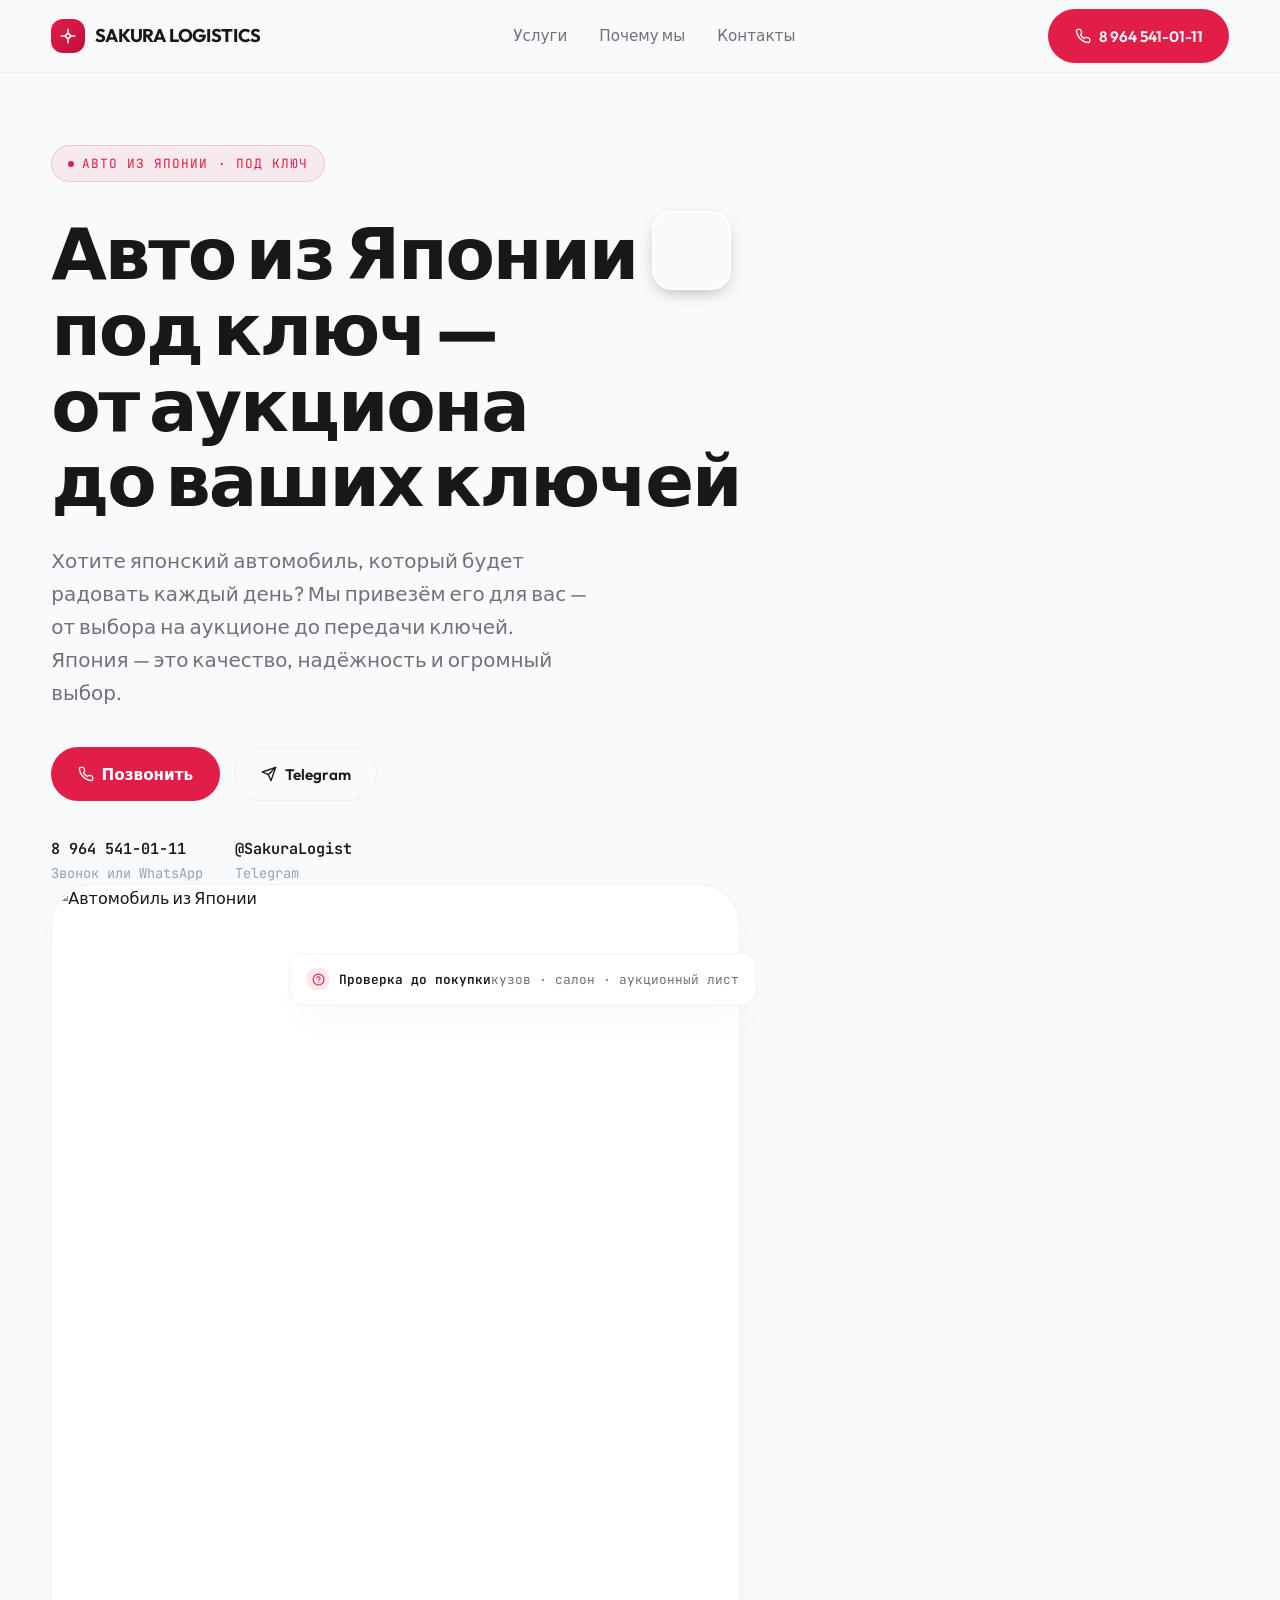
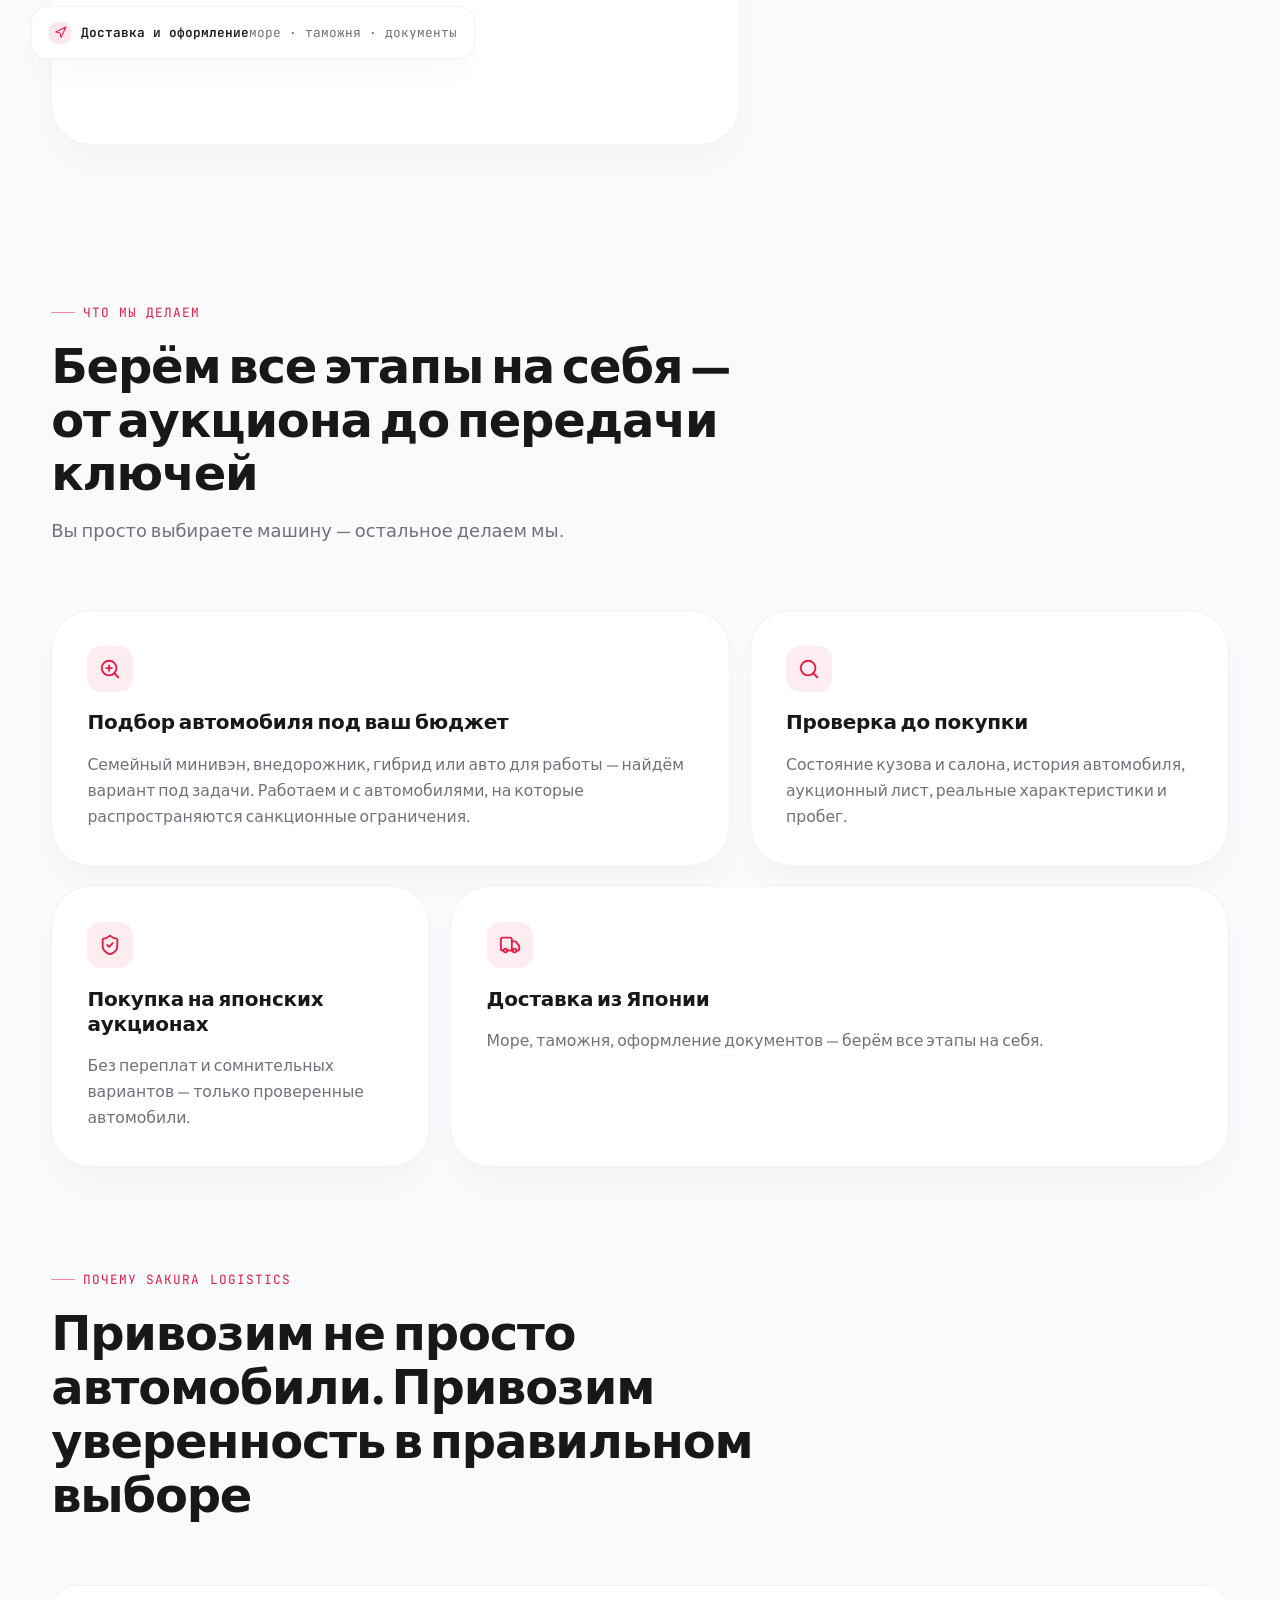
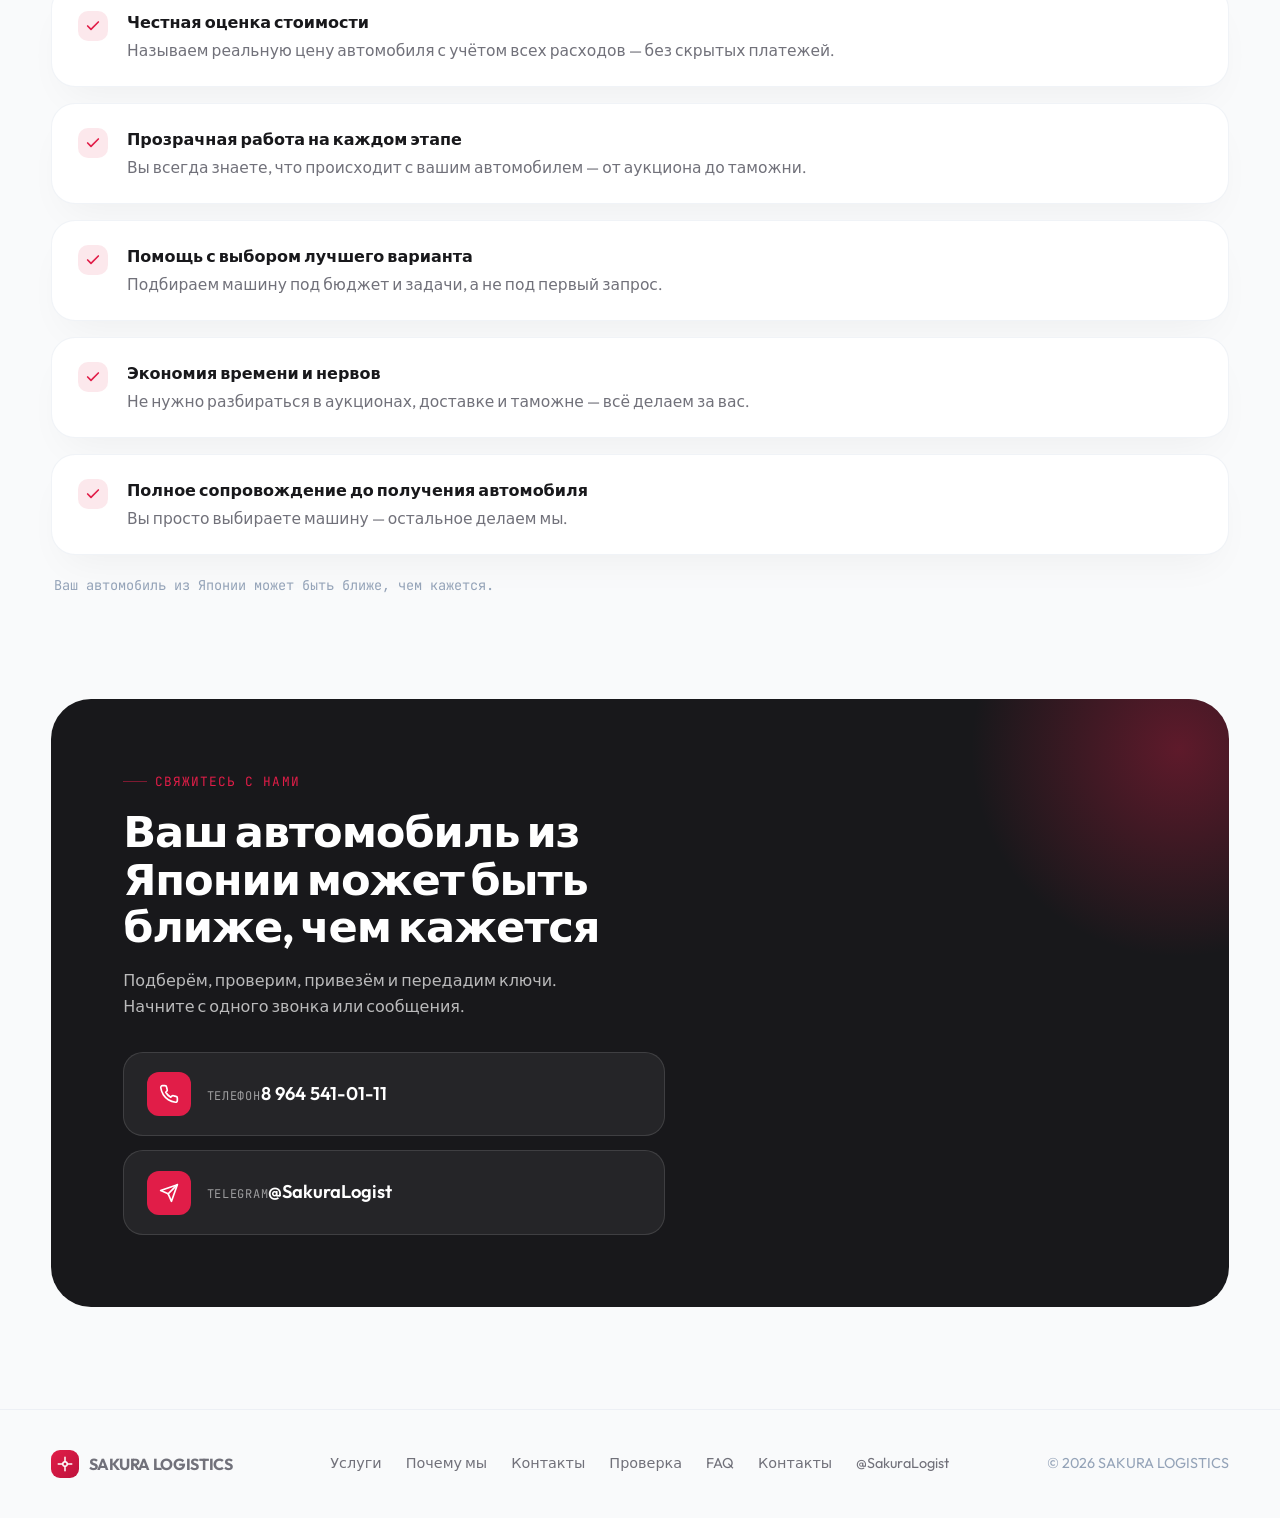
==== site/index.html @ ce295135 "Превью SAKURA LOGISTICS: три версии лендинга (cinema / next / site)" ====
<!DOCTYPE html>
<html lang="ru">
<head><meta name="robots" content="noindex, nofollow"/>
<meta charset="UTF-8">
<meta name="viewport" content="width=device-width, initial-scale=1.0">
<title>SAKURA LOGISTICS — Авто из Японии под ключ</title>
<meta name="description" content="Японский автомобиль под ключ: подбор на аукционе, проверка, доставка, полное сопровождение. SAKURA LOGISTICS — привозим уверенность в правильном выборе.">
<link rel="preconnect" href="https://fonts.googleapis.com">
<link rel="preconnect" href="https://fonts.gstatic.com" crossorigin>
<link href="https://fonts.googleapis.com/css2?family=Outfit:wght@400;500;600;700;800&family=JetBrains+Mono:wght@400;500;600&display=swap" rel="stylesheet">
<link rel="stylesheet" href="assets/style.css">
</head>
<body>

<header>
  <div class="container nav">
    <a class="brand" href="#">
      <span class="brand-mark">
        <svg viewBox="0 0 24 24" fill="none" stroke="currentColor" stroke-width="2" stroke-linecap="round" stroke-linejoin="round"><circle cx="12" cy="12" r="3"/><path d="M12 9V3M12 21v-6M9 12H3M21 12h-6"/></svg>
      </span>
      <span>SAKURA&nbsp;LOGISTICS</span>
    </a>
    <nav class="nav-links" id="menu">
      <a href="#services">Услуги</a>
      <a href="#why">Почему мы</a>
      <a href="#contact">Контакты</a>
    </nav>
    <div class="nav-cta">
      <a class="btn btn-primary" href="tel:+79645410111">
        <svg class="ic" viewBox="0 0 24 24" fill="none" stroke="currentColor" stroke-width="2" stroke-linecap="round" stroke-linejoin="round"><path d="M22 16.92v3a2 2 0 0 1-2.18 2 19.79 19.79 0 0 1-8.63-3.07 19.5 19.5 0 0 1-6-6 19.79 19.79 0 0 1-3.07-8.67A2 2 0 0 1 4.11 2h3a2 2 0 0 1 2 1.72c.13.96.36 1.9.7 2.81a2 2 0 0 1-.45 2.11L8.09 9.91a16 16 0 0 0 6 6l1.27-1.27a2 2 0 0 1 2.11-.45c.91.34 1.85.57 2.81.7A2 2 0 0 1 22 16.92z"/></svg>
        <span class="phone-label">8 964 541-01-11</span>
      </a>
      <button class="burger" id="burger" aria-label="Меню" aria-expanded="false">
        <span></span><span></span><span></span>
      </button>
    </div>
  </div>
</header>

<section class="hero">
  <div class="container hero-inner">
    <div class="hero-copy">
      <span class="eyebrow reveal"><span class="dot"></span> Авто из Японии · под ключ</span>
      <h1 class="reveal d1">Авто из&nbsp;Японии <span class="inline-img" style="background-image:url('https://picsum.photos/seed/sakura-bloom/120/120')"></span> под&nbsp;ключ — от&nbsp;аукциона до&nbsp;ваших&nbsp;ключей</h1>
      <p class="hero-sub reveal d2">Хотите японский автомобиль, который будет радовать каждый день? Мы привезём его для вас — от выбора на аукционе до передачи ключей. Япония — это качество, надёжность и огромный выбор.</p>
      <div class="hero-ctas reveal d3">
        <a class="btn btn-primary" href="tel:+79645410111">
          <svg class="ic" viewBox="0 0 24 24" fill="none" stroke="currentColor" stroke-width="2" stroke-linecap="round" stroke-linejoin="round"><path d="M22 16.92v3a2 2 0 0 1-2.18 2 19.79 19.79 0 0 1-8.63-3.07 19.5 19.5 0 0 1-6-6 19.79 19.79 0 0 1-3.07-8.67A2 2 0 0 1 4.11 2h3a2 2 0 0 1 2 1.72c.13.96.36 1.9.7 2.81a2 2 0 0 1-.45 2.11L8.09 9.91a16 16 0 0 0 6 6l1.27-1.27a2 2 0 0 1 2.11-.45c.91.34 1.85.57 2.81.7A2 2 0 0 1 22 16.92z"/></svg>
          Позвонить
        </a>
        <a class="btn btn-ghost" href="https://t.me/SakuraLogist" target="_blank" rel="noopener">
          <svg class="ic" viewBox="0 0 24 24" fill="none" stroke="currentColor" stroke-width="2" stroke-linecap="round" stroke-linejoin="round"><path d="m22 2-7 20-4-9-9-4Z"/><path d="M22 2 11 13"/></svg>
          Telegram
        </a>
      </div>
      <div class="hero-meta reveal d4">
        <div><b>8 964 541-01-11</b>Звонок или WhatsApp</div>
        <div><b>@SakuraLogist</b>Telegram</div>
      </div>
    </div>
    <div class="hero-visual reveal d2">
      <div class="hero-card">
        <img src="https://picsum.photos/seed/japan-car-import/900/1100" alt="Автомобиль из Японии">
      </div>
      <div class="hero-chip chip-a">
        <span class="ch-ic"><svg viewBox="0 0 24 24" fill="none" stroke="currentColor" stroke-width="2" stroke-linecap="round" stroke-linejoin="round"><circle cx="12" cy="12" r="10"/><path d="M9.09 9a3 3 0 0 1 5.83 1c0 2-3 3-3 3"/><path d="M12 17h.01"/></svg></span>
        <div><b>Проверка до покупки</b>кузов · салон · аукционный лист</div>
      </div>
      <div class="hero-chip chip-b">
        <span class="ch-ic"><svg viewBox="0 0 24 24" fill="none" stroke="currentColor" stroke-width="2" stroke-linecap="round" stroke-linejoin="round"><path d="M3 11l19-9-9 19-2-8-8-2z"/></svg></span>
        <div><b>Доставка и оформление</b>море · таможня · документы</div>
      </div>
    </div>
  </div>
</section>

<section class="sec" id="services">
  <div class="container">
    <div class="sec-head reveal">
      <div class="tag">Что мы делаем</div>
      <h2>Берём все этапы на себя — от аукциона до передачи ключей</h2>
      <p>Вы просто выбираете машину — остальное делаем мы.</p>
    </div>
    <div class="bento">
      <article class="tile wide reveal d1">
        <span class="ic"><svg viewBox="0 0 24 24" fill="none" stroke="currentColor" stroke-width="2" stroke-linecap="round" stroke-linejoin="round"><circle cx="11" cy="11" r="8"/><path d="m21 21-4.35-4.35"/><path d="M8 11h6M11 8v6"/></svg></span>
        <h3>Подбор автомобиля под ваш бюджет</h3>
        <p>Семейный минивэн, внедорожник, гибрид или авто для работы — найдём вариант под задачи. Работаем и с автомобилями, на которые распространяются санкционные ограничения.</p>
      </article>
      <article class="tile narrow reveal d2">
        <span class="ic"><svg viewBox="0 0 24 24" fill="none" stroke="currentColor" stroke-width="2" stroke-linecap="round" stroke-linejoin="round"><circle cx="11" cy="11" r="8"/><path d="m21 21-4.35-4.35"/></svg></span>
        <h3>Проверка до покупки</h3>
        <p>Состояние кузова и салона, история автомобиля, аукционный лист, реальные характеристики и пробег.</p>
      </article>
      <article class="tile narrow-r reveal d3">
        <span class="ic"><svg viewBox="0 0 24 24" fill="none" stroke="currentColor" stroke-width="2" stroke-linecap="round" stroke-linejoin="round"><path d="M20 13c0 5-3.5 7.5-7.66 8.95a1 1 0 0 1-.67-.01C7.5 20.5 4 18 4 13V6a1 1 0 0 1 1-1c2 0 4.5-1.2 6.24-2.72a1.17 1.17 0 0 1 1.52 0C14.51 3.81 17 5 19 5a1 1 0 0 1 1 1z"/><path d="m9 12 2 2 4-4"/></svg></span>
        <h3>Покупка на японских аукционах</h3>
        <p>Без переплат и сомнительных вариантов — только проверенные автомобили.</p>
      </article>
      <article class="tile wide-l reveal d4">
        <span class="ic"><svg viewBox="0 0 24 24" fill="none" stroke="currentColor" stroke-width="2" stroke-linecap="round" stroke-linejoin="round"><path d="M14 18V6a2 2 0 0 0-2-2H4a2 2 0 0 0-2 2v11a1 1 0 0 0 1 1h2"/><path d="M15 18H9"/><path d="M19 18h2a1 1 0 0 0 1-1v-3.65a1 1 0 0 0-.22-.62l-3.48-4.35a1 1 0 0 0-.78-.38H14"/><circle cx="17" cy="18" r="2"/><circle cx="7" cy="18" r="2"/></svg></span>
        <h3>Доставка из Японии</h3>
        <p>Море, таможня, оформление документов — берём все этапы на себя.</p>
      </article>
    </div>
  </div>
</section>

<section class="sec" id="why" style="padding-top:0">
  <div class="container">
    <div class="sec-head reveal">
      <div class="tag">Почему SAKURA LOGISTICS</div>
      <h2>Привозим не просто автомобили. Привозим уверенность в правильном выборе</h2>
    </div>
    <ul class="why">
      <li class="reveal d1">
        <span class="chk"><svg viewBox="0 0 24 24" fill="none" stroke="currentColor" stroke-width="2.5" stroke-linecap="round" stroke-linejoin="round"><path d="M20 6 9 17l-5-5"/></svg></span>
        <div><b>Честная оценка стоимости</b><p>Называем реальную цену автомобиля с учётом всех расходов — без скрытых платежей.</p></div>
      </li>
      <li class="reveal d2">
        <span class="chk"><svg viewBox="0 0 24 24" fill="none" stroke="currentColor" stroke-width="2.5" stroke-linecap="round" stroke-linejoin="round"><path d="M20 6 9 17l-5-5"/></svg></span>
        <div><b>Прозрачная работа на каждом этапе</b><p>Вы всегда знаете, что происходит с вашим автомобилем — от аукциона до таможни.</p></div>
      </li>
      <li class="reveal d3">
        <span class="chk"><svg viewBox="0 0 24 24" fill="none" stroke="currentColor" stroke-width="2.5" stroke-linecap="round" stroke-linejoin="round"><path d="M20 6 9 17l-5-5"/></svg></span>
        <div><b>Помощь с выбором лучшего варианта</b><p>Подбираем машину под бюджет и задачи, а не под первый запрос.</p></div>
      </li>
      <li class="reveal d4">
        <span class="chk"><svg viewBox="0 0 24 24" fill="none" stroke="currentColor" stroke-width="2.5" stroke-linecap="round" stroke-linejoin="round"><path d="M20 6 9 17l-5-5"/></svg></span>
        <div><b>Экономия времени и нервов</b><p>Не нужно разбираться в аукционах, доставке и таможне — всё делаем за вас.</p></div>
      </li>
      <li class="reveal d4">
        <span class="chk"><svg viewBox="0 0 24 24" fill="none" stroke="currentColor" stroke-width="2.5" stroke-linecap="round" stroke-linejoin="round"><path d="M20 6 9 17l-5-5"/></svg></span>
        <div><b>Полное сопровождение до получения автомобиля</b><p>Вы просто выбираете машину — остальное делаем мы.</p></div>
      </li>
    </ul>
    <p class="why-note reveal">Ваш автомобиль из Японии может быть ближе, чем кажется.</p>
  </div>
</section>

<section class="sec" id="contact" style="padding-top:0">
  <div class="container">
    <div class="contact-panel reveal">
      <div>
        <div class="tag" style="color:var(--accent)">Свяжитесь с нами</div>
        <h2>Ваш автомобиль из Японии может быть ближе, чем кажется</h2>
        <p class="lead">Подберём, проверим, привезём и передадим ключи. Начните с одного звонка или сообщения.</p>
        <div class="contact-links">
          <a class="c-link" href="tel:+79645410111">
            <span class="ic"><svg viewBox="0 0 24 24" fill="none" stroke="currentColor" stroke-width="2" stroke-linecap="round" stroke-linejoin="round"><path d="M22 16.92v3a2 2 0 0 1-2.18 2 19.79 19.79 0 0 1-8.63-3.07 19.5 19.5 0 0 1-6-6 19.79 19.79 0 0 1-3.07-8.67A2 2 0 0 1 4.11 2h3a2 2 0 0 1 2 1.72c.13.96.36 1.9.7 2.81a2 2 0 0 1-.45 2.11L8.09 9.91a16 16 0 0 0 6 6l1.27-1.27a2 2 0 0 1 2.11-.45c.91.34 1.85.57 2.81.7A2 2 0 0 1 22 16.92z"/></svg></span>
            <div><span class="lbl">Телефон</span><span class="val">8 964 541-01-11</span></div>
          </a>
          <a class="c-link" href="https://t.me/SakuraLogist" target="_blank" rel="noopener">
            <span class="ic"><svg viewBox="0 0 24 24" fill="none" stroke="currentColor" stroke-width="2" stroke-linecap="round" stroke-linejoin="round"><path d="m22 2-7 20-4-9-9-4Z"/><path d="M22 2 11 13"/></svg></span>
            <div><span class="lbl">Telegram</span><span class="val">@SakuraLogist</span></div>
          </a>
        </div>
      </div>
    </div>
  </div>
</section>

<footer>
  <div class="container foot">
    <a class="brand" href="#" style="font-size:1rem">
      <span class="brand-mark" style="width:28px;height:28px;border-radius:9px">
        <svg viewBox="0 0 24 24" fill="none" stroke="currentColor" stroke-width="2" stroke-linecap="round" stroke-linejoin="round"><circle cx="12" cy="12" r="3"/><path d="M12 9V3M12 21v-6M9 12H3M21 12h-6"/></svg>
      </span>
      SAKURA&nbsp;LOGISTICS
    </a>
    <div class="fb">
      <a href="#services">Услуги</a>
      <a href="#why">Почему мы</a>
      <a href="#contact">Контакты</a>
      <a href="check.html">Проверка</a>
      <a href="faq.html">FAQ</a>
      <a href="contacts.html">Контакты</a>
      <a href="https://t.me/SakuraLogist" target="_blank" rel="noopener">@SakuraLogist</a>
    </div>
    <span>© <span id="year">2026</span> SAKURA LOGISTICS</span>
  </div>
</footer>

<script src="assets/app.js"></script>
</body>
</html>
---- site/assets/style.css ----
:root{
    --canvas:#F9FAFB;
    --surface:#FFFFFF;
    --ink:#18181B;
    --steel:#71717A;
    --slate:#94A3B8;
    --border:rgba(226,232,240,0.5);
    --accent:#E11D48;
    --accent-ink:#BE123C;
    --shadow:0 20px 40px -15px rgba(0,0,0,0.05);
    --radius:2.5rem;
    --mono:'JetBrains Mono',ui-monospace,monospace;
    --sans:'Outfit',system-ui,sans-serif;
  }
  *{margin:0;padding:0;box-sizing:border-box}
  html{scroll-behavior:smooth}
  body{
    font-family:var(--sans);
    background:var(--canvas);
    color:var(--ink);
    line-height:1.65;
    -webkit-font-smoothing:antialiased;
    overflow-x:hidden;
  }
  .container{max-width:1400px;margin:0 auto;padding:0 clamp(1rem,4vw,4rem)}
  section{scroll-margin-top:96px}

  /* ---------- header ---------- */
  header{
    position:sticky;top:0;z-index:50;
    background:rgba(249,250,251,0.85);
    backdrop-filter:blur(12px);
    -webkit-backdrop-filter:blur(12px);
    border-bottom:1px solid var(--border);
  }
  .nav{
    display:flex;align-items:center;justify-content:space-between;
    min-height:72px;gap:2rem;
  }
  .brand{display:flex;align-items:center;gap:0.6rem;font-weight:700;letter-spacing:-0.02em;font-size:1.15rem;text-decoration:none;color:var(--ink)}
  .brand-mark{
    width:34px;height:34px;border-radius:12px;flex:none;
    background:linear-gradient(135deg,var(--accent),var(--accent-ink));
    display:grid;place-items:center;color:#fff;
  }
  .brand-mark svg{width:18px;height:18px}
  .brand span{white-space:nowrap}
  .nav-links{display:flex;align-items:center;gap:clamp(1rem,2.5vw,2.5rem)}
  .nav-links a{text-decoration:none;color:var(--steel);font-weight:500;font-size:0.95rem;transition:color .25s}
  .nav-links a:hover{color:var(--ink)}
  .nav-links a.active{color:var(--ink)}
  .nav-cta{display:flex;align-items:center;gap:0.75rem}
  .burger{display:none;background:none;border:none;cursor:pointer;padding:8px}
  .burger span{display:block;width:22px;height:2px;background:var(--ink);margin:5px 0;border-radius:2px;transition:transform .3s,opacity .3s}

  /* ---------- buttons ---------- */
  .btn{
    display:inline-flex;align-items:center;gap:0.5rem;
    padding:0.85rem 1.6rem;border-radius:999px;
    font-family:var(--sans);font-weight:600;font-size:0.95rem;
    text-decoration:none;cursor:pointer;border:1px solid transparent;
    transition:transform .2s cubic-bezier(0.34,1.56,0.64,1),background .25s,border-color .25s,color .25s;
    will-change:transform;
  }
  .btn:active{transform:translateY(-1px) scale(0.98)}
  .btn-primary{background:var(--accent);color:#fff}
  .btn-primary:hover{background:var(--accent-ink)}
  .btn-ghost{background:transparent;color:var(--ink);border-color:var(--border)}
  .btn-ghost:hover{border-color:var(--ink)}
  .btn .ic{width:16px;height:16px;flex:none}

  /* ---------- hero (home) ---------- */
  .hero{
    min-height:100dvh;
    display:grid;grid-template-columns:1.05fr 0.95fr;gap:clamp(2rem,5vw,5rem);
    align-items:center;padding:clamp(4rem,8vh,7rem) 0 clamp(3rem,6vh,5rem);
  }
  .eyebrow{
    display:inline-flex;align-items:center;gap:0.5rem;
    font-family:var(--mono);font-size:0.8rem;letter-spacing:0.08em;
    text-transform:uppercase;color:var(--accent);
    background:rgba(225,29,72,0.07);
    border:1px solid rgba(225,29,72,0.18);
    padding:0.45rem 1rem;border-radius:999px;margin-bottom:1.8rem;
  }
  .eyebrow .dot{width:6px;height:6px;border-radius:50%;background:var(--accent)}
  h1{
    font-weight:800;letter-spacing:-0.03em;line-height:1.05;
    font-size:clamp(2.6rem,6vw,4.5rem);margin-bottom:1.6rem;
  }
  h1 .rose{color:var(--accent)}
  .inline-img{
    display:inline-block;width:1.1em;height:1.1em;border-radius:0.28em;
    vertical-align:-0.15em;margin:0 0.06em;
    background-size:cover;background-position:center;
    border:2px solid var(--surface);box-shadow:0 6px 18px -6px rgba(0,0,0,0.35);
  }
  .hero-sub{
    font-size:clamp(1.05rem,1.6vw,1.25rem);color:var(--steel);
    max-width:34rem;margin-bottom:2.4rem;
  }
  .hero-ctas{display:flex;flex-wrap:wrap;gap:0.9rem;margin-bottom:2.2rem}
  .hero-meta{
    display:flex;gap:2rem;flex-wrap:wrap;
    font-family:var(--mono);font-size:0.85rem;color:var(--slate);
  }
  .hero-meta b{color:var(--ink);font-weight:600;display:block;font-size:0.95rem}
  .hero-visual{position:relative}
  .hero-card{
    background:var(--surface);border:1px solid var(--border);border-radius:var(--radius);
    box-shadow:var(--shadow);overflow:hidden;aspect-ratio:4/5;
  }
  .hero-card img{width:100%;height:100%;object-fit:cover;display:block}
  .hero-chip{
    position:absolute;background:var(--surface);border:1px solid var(--border);
    border-radius:1rem;padding:0.9rem 1.1rem;box-shadow:var(--shadow);
    font-family:var(--mono);font-size:0.8rem;color:var(--steel);
    display:flex;align-items:center;gap:0.6rem;
  }
  .hero-chip .ch-ic{width:22px;height:22px;border-radius:8px;background:rgba(225,29,72,0.1);color:var(--accent);display:grid;place-items:center;flex:none}
  .hero-chip .ch-ic svg{width:13px;height:13px}
  .hero-chip b{color:var(--ink);font-weight:600}
  .chip-a{top:8%;right:-2.5%;animation:float 7s ease-in-out infinite}
  .chip-b{bottom:10%;left:-3%;animation:float 9s ease-in-out 1.2s infinite}

  /* ---------- sections ---------- */
  .sec{padding:clamp(4rem,8vw,6.5rem) 0}
  .sec-head{max-width:46rem;margin-bottom:clamp(2.5rem,5vw,4rem)}
  .sec-head h2{
    font-weight:700;letter-spacing:-0.025em;line-height:1.12;
    font-size:clamp(1.9rem,4vw,3rem);margin-bottom:1rem;
  }
  .sec-head p{color:var(--steel);font-size:clamp(1rem,1.4vw,1.12rem)}
  .tag{font-family:var(--mono);font-size:0.8rem;text-transform:uppercase;letter-spacing:0.08em;color:var(--accent);margin-bottom:1rem;display:flex;align-items:center;gap:0.5rem}
  .tag::before{content:"";width:24px;height:1px;background:var(--accent);opacity:.5}

  /* ---------- services bento ---------- */
  .bento{display:grid;grid-template-columns:repeat(12,1fr);gap:1.25rem}
  .tile{
    background:var(--surface);border:1px solid var(--border);border-radius:var(--radius);
    padding:2.2rem;box-shadow:var(--shadow);
    display:flex;flex-direction:column;gap:1.1rem;
  }
  .tile:hover{transform:translateY(-3px);transition:transform .35s cubic-bezier(0.34,1.56,0.64,1)}
  .tile .ic{
    width:46px;height:46px;border-radius:14px;flex:none;
    background:rgba(225,29,72,0.08);color:var(--accent);
    display:grid;place-items:center;
  }
  .tile .ic svg{width:22px;height:22px}
  .tile h3{font-weight:600;font-size:1.25rem;letter-spacing:-0.01em;line-height:1.25}
  .tile p{color:var(--steel);font-size:0.98rem}
  .tile.wide{grid-column:span 7}
  .tile.narrow{grid-column:span 5}
  .tile.wide-l{grid-column:span 8}
  .tile.narrow-r{grid-column:span 4}

  /* ---------- why ---------- */
  .why{list-style:none;display:grid;gap:1rem}
  .why li{
    display:flex;gap:1.2rem;align-items:flex-start;
    background:var(--surface);border:1px solid var(--border);border-radius:1.5rem;
    padding:1.4rem 1.6rem;box-shadow:var(--shadow);
  }
  .why .chk{
    width:30px;height:30px;border-radius:10px;flex:none;
    background:rgba(225,29,72,0.1);color:var(--accent);
    display:grid;place-items:center;margin-top:2px;
  }
  .why .chk svg{width:16px;height:16px}
  .why b{display:block;font-weight:600;margin-bottom:0.15rem}
  .why p{color:var(--steel);font-size:0.97rem}
  .why-note{
    margin-top:1.2rem;font-family:var(--mono);font-size:0.85rem;
    color:var(--slate);padding-left:0.2rem;
  }

  /* ---------- contact ---------- */
  .contact-panel{
    background:var(--ink);color:#fff;border-radius:var(--radius);
    padding:clamp(2.5rem,6vw,4.5rem);position:relative;overflow:hidden;
    display:grid;grid-template-columns:1.1fr 0.9fr;gap:3rem;align-items:center;
  }
  .contact-panel::before{
    content:"";position:absolute;right:-160px;top:-160px;width:420px;height:420px;
    border-radius:50%;background:radial-gradient(circle,rgba(225,29,72,0.35),transparent 70%);
  }
  .contact-panel h2{font-size:clamp(1.9rem,3.5vw,2.7rem);letter-spacing:-0.025em;line-height:1.1;margin-bottom:1rem;font-weight:700}
  .contact-panel .lead{color:rgba(255,255,255,0.7);max-width:28rem;margin-bottom:2rem}
  .contact-links{display:flex;flex-direction:column;gap:0.9rem}
  .c-link{
    display:flex;align-items:center;gap:1rem;
    background:rgba(255,255,255,0.06);border:1px solid rgba(255,255,255,0.12);
    border-radius:1.25rem;padding:1.2rem 1.4rem;text-decoration:none;color:#fff;
    transition:background .25s,transform .25s cubic-bezier(0.34,1.56,0.64,1);
  }
  .c-link:hover{background:rgba(225,29,72,0.18);transform:translateY(-2px)}
  .c-link .ic{width:44px;height:44px;border-radius:12px;background:var(--accent);color:#fff;display:grid;place-items:center;flex:none}
  .c-link .ic svg{width:20px;height:20px}
  .c-link .lbl{font-size:0.75rem;color:rgba(255,255,255,0.55);text-transform:uppercase;letter-spacing:0.06em;font-family:var(--mono)}
  .c-link .val{font-weight:600;font-size:1.15rem}

  /* ---------- footer ---------- */
  footer{border-top:1px solid var(--border);padding:2.5rem 0;color:var(--slate);font-size:0.9rem}
  .foot{display:flex;justify-content:space-between;gap:1.5rem;flex-wrap:wrap;align-items:center}
  .foot .fb{display:flex;gap:1.5rem;flex-wrap:wrap}
  .foot a{color:var(--steel);text-decoration:none}
  .foot a:hover{color:var(--ink)}

  /* ---------- reveal ---------- */
  .reveal{opacity:0;transform:translateY(24px);transition:opacity .7s ease,transform .7s cubic-bezier(0.22,1,0.36,1)}
  .reveal.in{opacity:1;transform:none}
  .d1{transition-delay:.08s}.d2{transition-delay:.16s}.d3{transition-delay:.24s}.d4{transition-delay:.32s}

  @keyframes float{0%,100%{transform:translateY(0)}50%{transform:translateY(-10px)}}

  /* ---------- responsive ---------- */
  @media (max-width:1024px){
    .hero{grid-template-columns:1fr;min-height:auto;padding-top:4rem}
    .hero-visual{order:-1;max-width:520px;margin:0 auto;width:100%}
    .chip-a{right:4%}.chip-b{left:-2%}
    .contact-panel{grid-template-columns:1fr}
  }
  @media (max-width:900px){
    .nav-links,.nav-cta .btn-ghost{display:none}
    .burger{display:block}
    .nav-links.open{
      display:flex;flex-direction:column;align-items:flex-start;gap:1.2rem;
      position:absolute;top:72px;left:0;right:0;
      background:var(--canvas);padding:1.5rem clamp(1rem,4vw,4rem) 2rem;
      border-bottom:1px solid var(--border);
    }
    .tile.wide,.tile.narrow,.tile.wide-l,.tile.narrow-r{grid-column:span 12}
  }
  @media (max-width:640px){
    .tile{padding:1.7rem}
    .why li{padding:1.2rem 1.3rem}
    .hero-chip{display:none}
  }
  @media (prefers-reduced-motion:reduce){
    *{animation:none!important;transition:none!important}
    .reveal{opacity:1;transform:none}
  }
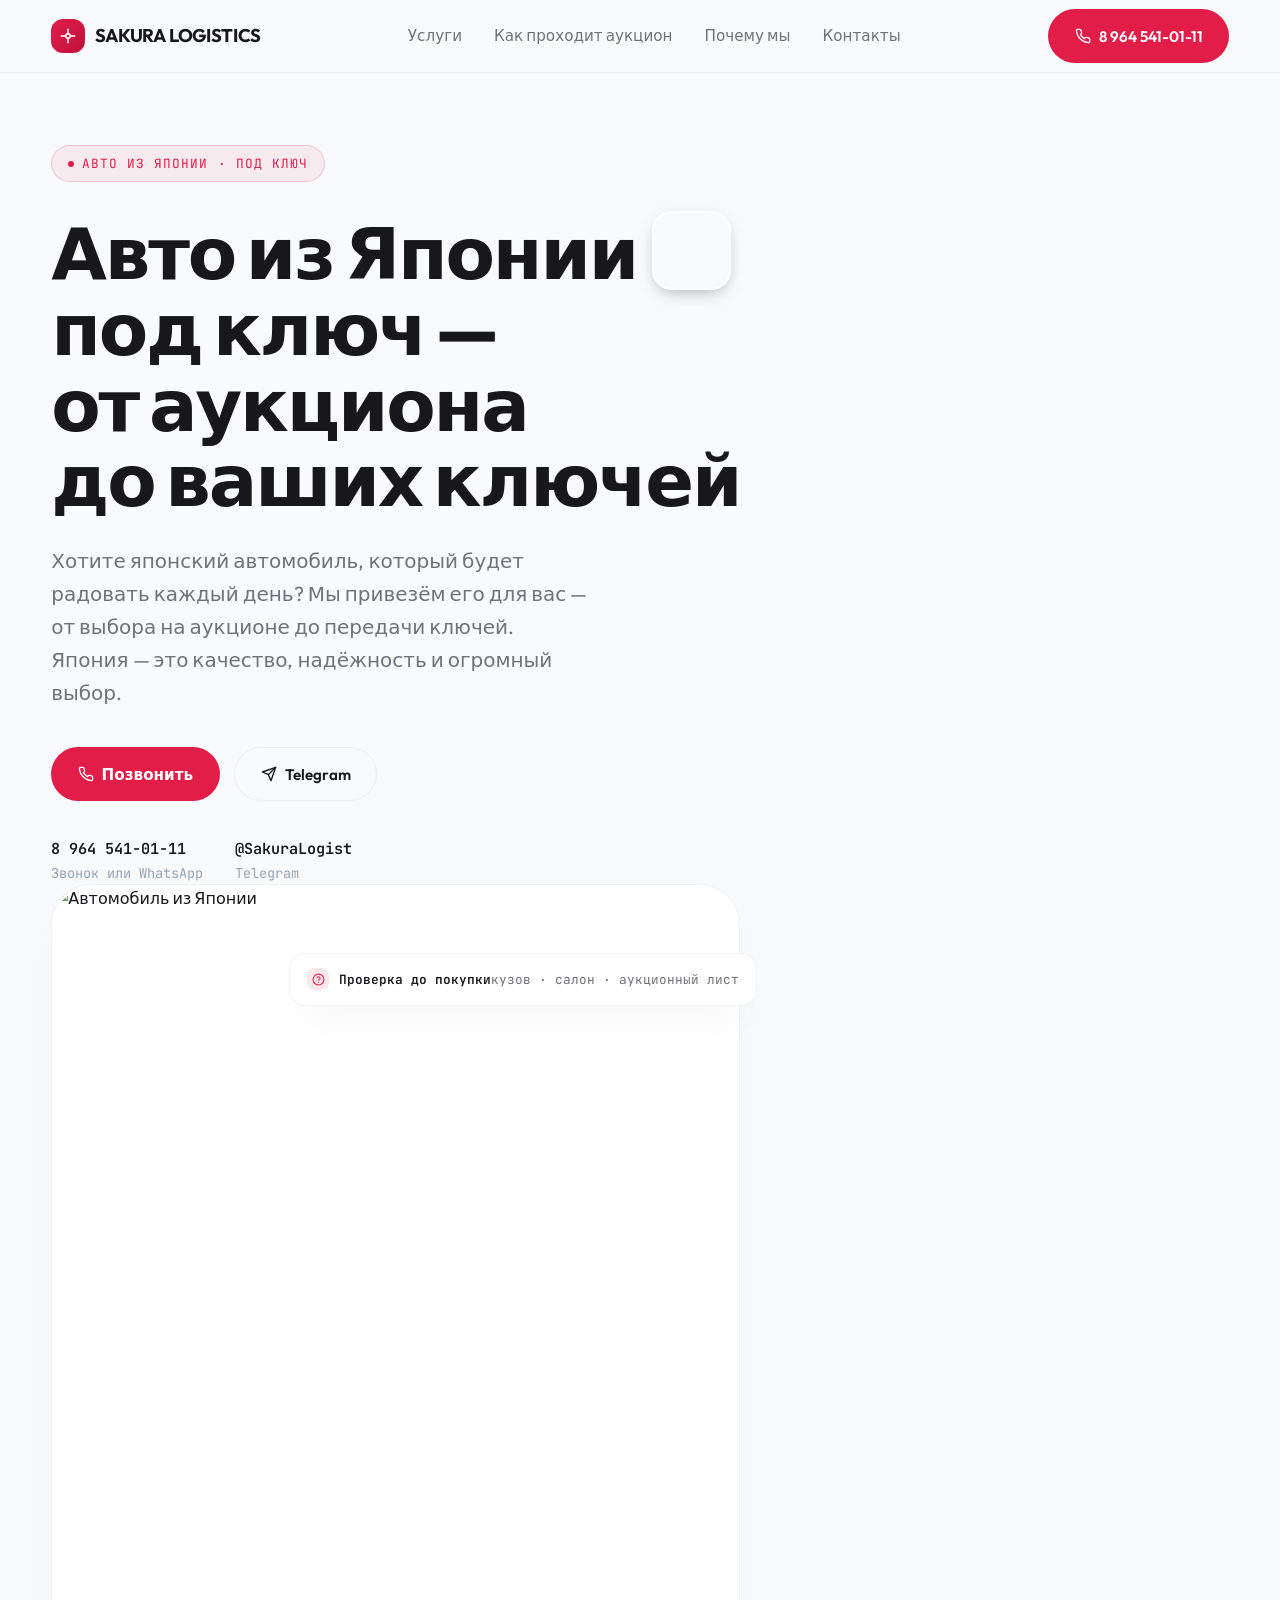
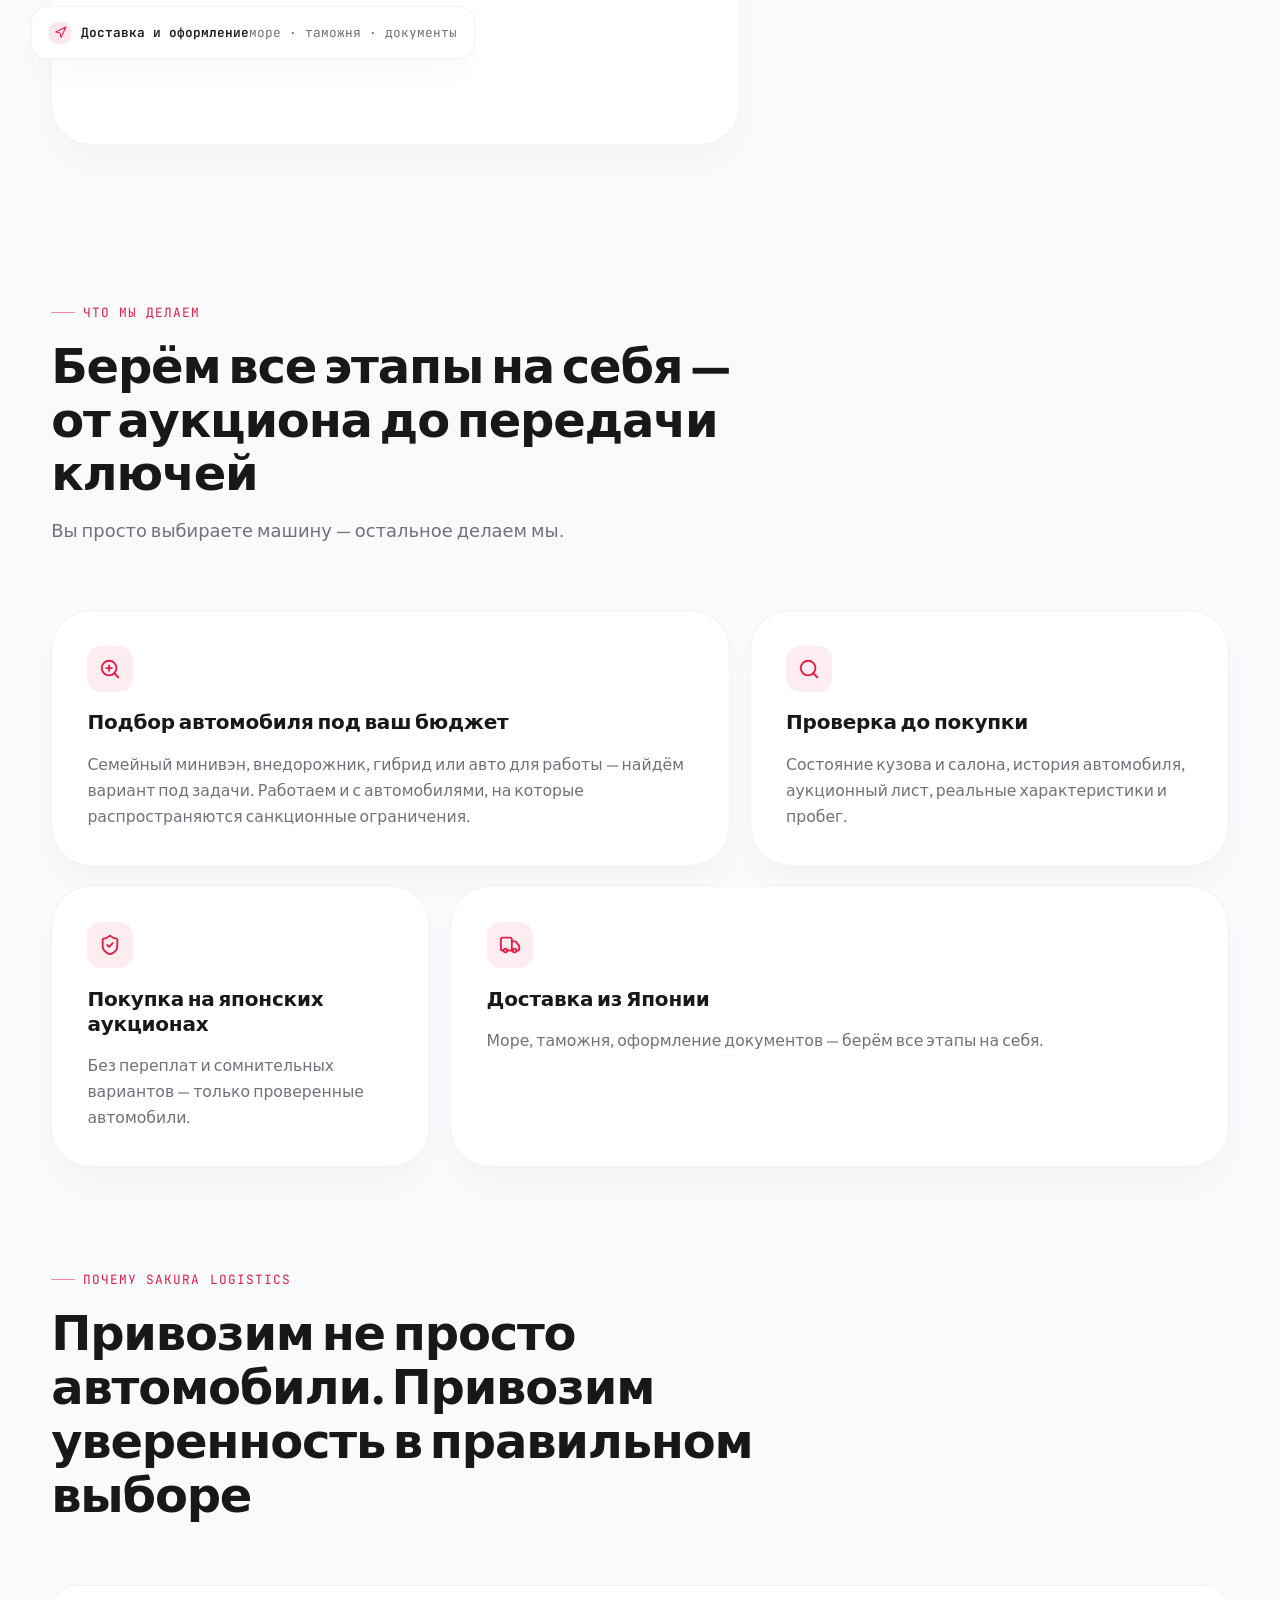
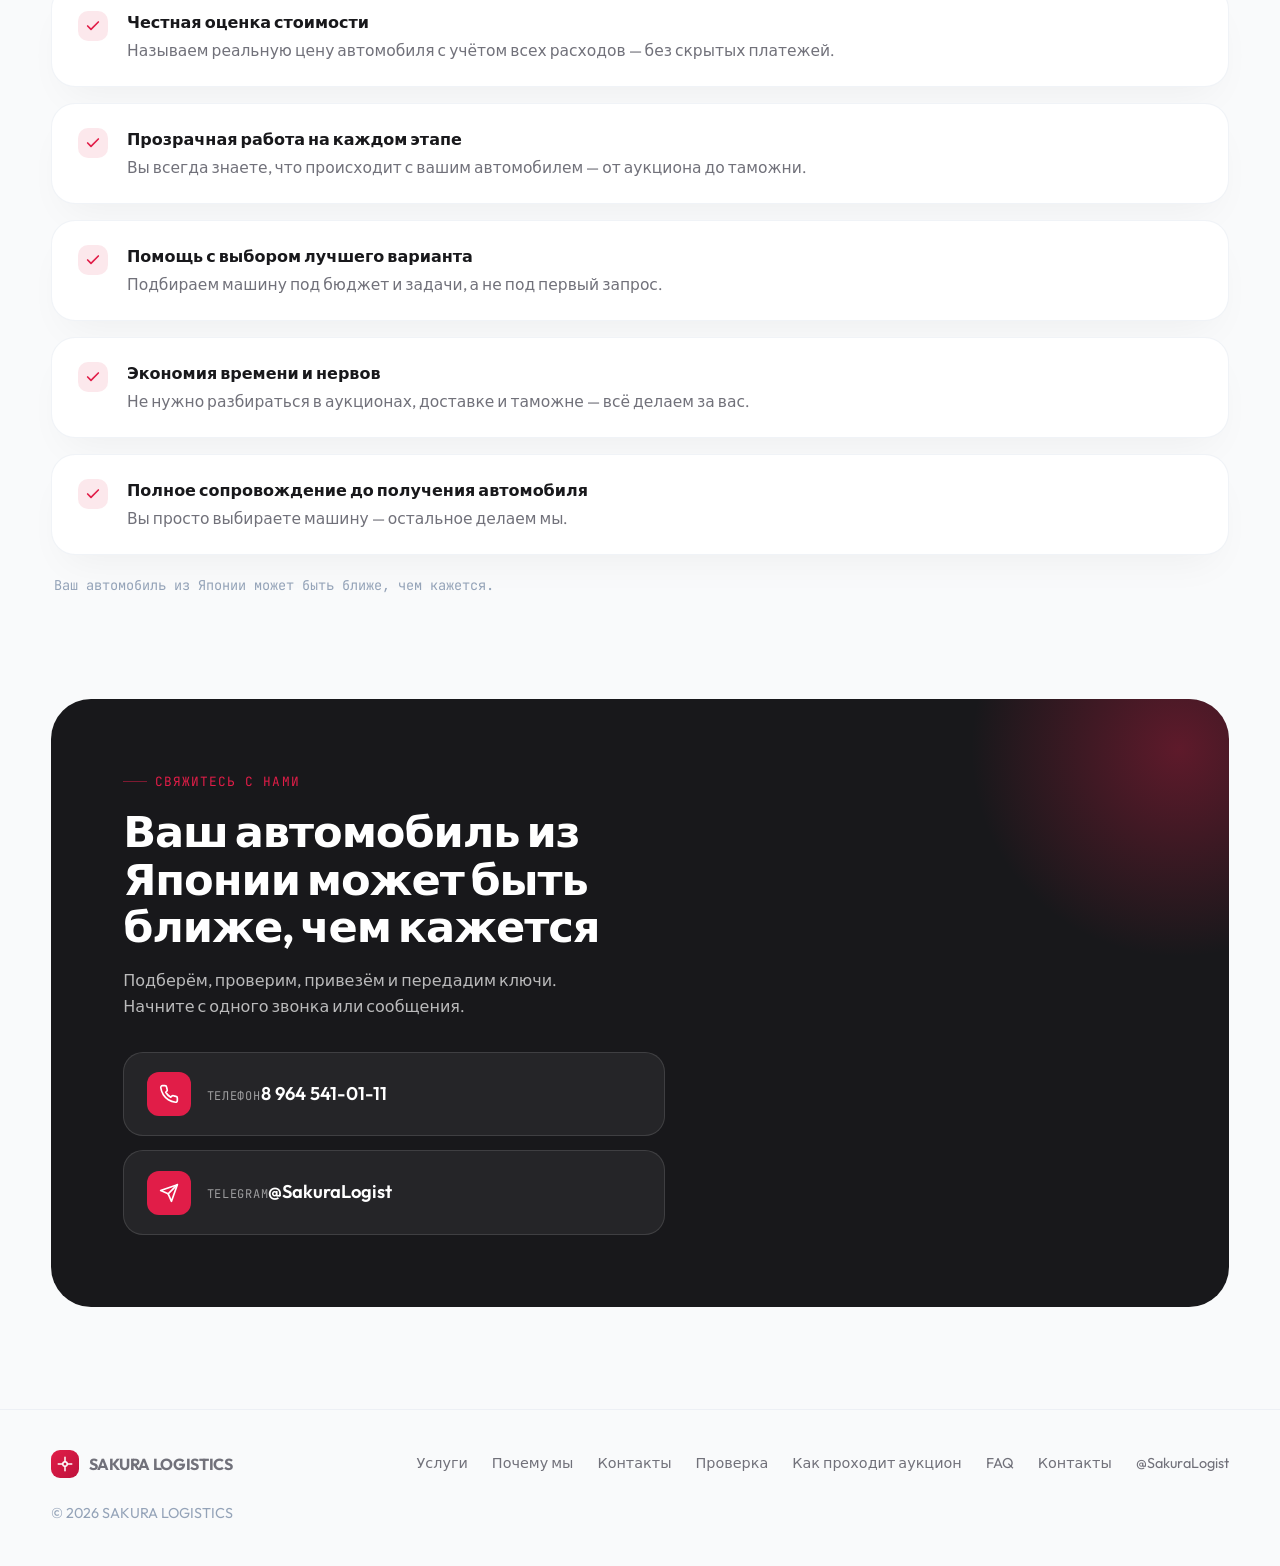
==== commit 50121442: "Превью: страница «Как проходит аукцион» + ссылка в навигации всех страниц" ====
--- a/site/index.html
+++ b/site/index.html
@@ -22,6 +22,7 @@
     </a>
     <nav class="nav-links" id="menu">
       <a href="#services">Услуги</a>
+      <a href="auction.html">Как проходит аукцион</a>
       <a href="#why">Почему мы</a>
       <a href="#contact">Контакты</a>
     </nav>
@@ -173,6 +174,7 @@
       <a href="#why">Почему мы</a>
       <a href="#contact">Контакты</a>
       <a href="check.html">Проверка</a>
+      <a href="auction.html">Как проходит аукцион</a>
       <a href="faq.html">FAQ</a>
       <a href="contacts.html">Контакты</a>
       <a href="https://t.me/SakuraLogist" target="_blank" rel="noopener">@SakuraLogist</a>
